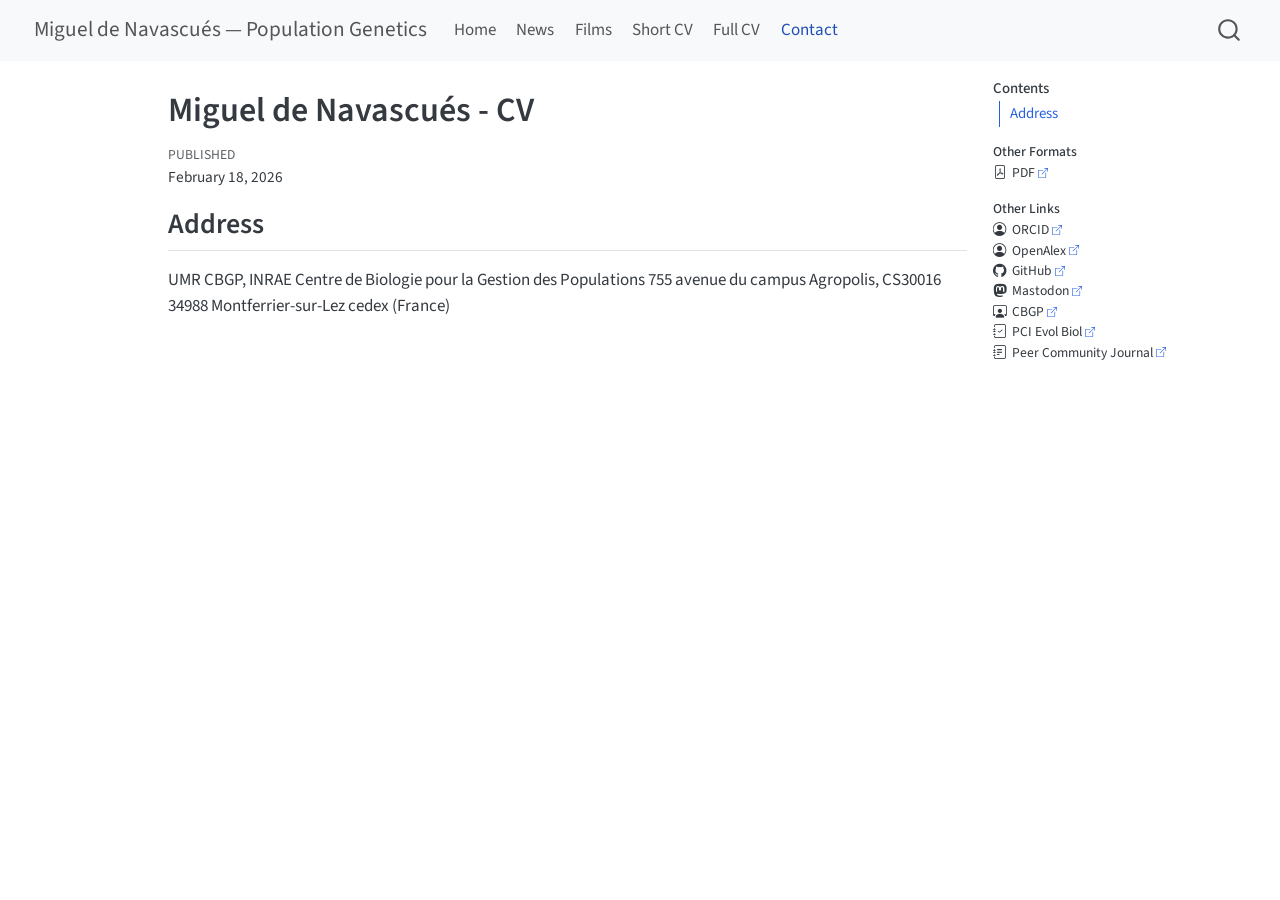
==== Contact.html @ 92bdd873 "Built site for gh-pages" ====
<!DOCTYPE html>
<html xmlns="http://www.w3.org/1999/xhtml" lang="en" xml:lang="en"><head>

<meta charset="utf-8">
<meta name="generator" content="quarto-1.8.25">

<meta name="viewport" content="width=device-width, initial-scale=1.0, user-scalable=yes">

<meta name="dcterms.date" content="2026-02-18">

<title>Miguel de Navascués - CV – Miguel de Navascués — Population Genetics</title>
<style>
code{white-space: pre-wrap;}
span.smallcaps{font-variant: small-caps;}
div.columns{display: flex; gap: min(4vw, 1.5em);}
div.column{flex: auto; overflow-x: auto;}
div.hanging-indent{margin-left: 1.5em; text-indent: -1.5em;}
ul.task-list{list-style: none;}
ul.task-list li input[type="checkbox"] {
  width: 0.8em;
  margin: 0 0.8em 0.2em -1em; /* quarto-specific, see https://github.com/quarto-dev/quarto-cli/issues/4556 */ 
  vertical-align: middle;
}
</style>


<script src="site_libs/quarto-nav/quarto-nav.js"></script>
<script src="site_libs/quarto-nav/headroom.min.js"></script>
<script src="site_libs/clipboard/clipboard.min.js"></script>
<script src="site_libs/quarto-search/autocomplete.umd.js"></script>
<script src="site_libs/quarto-search/fuse.min.js"></script>
<script src="site_libs/quarto-search/quarto-search.js"></script>
<meta name="quarto:offset" content="./">
<script src="site_libs/quarto-html/quarto.js" type="module"></script>
<script src="site_libs/quarto-html/tabsets/tabsets.js" type="module"></script>
<script src="site_libs/quarto-html/axe/axe-check.js" type="module"></script>
<script src="site_libs/quarto-html/popper.min.js"></script>
<script src="site_libs/quarto-html/tippy.umd.min.js"></script>
<script src="site_libs/quarto-html/anchor.min.js"></script>
<link href="site_libs/quarto-html/tippy.css" rel="stylesheet">
<link href="site_libs/quarto-html/quarto-syntax-highlighting-7b89279ff1a6dce999919e0e67d4d9ec.css" rel="stylesheet" id="quarto-text-highlighting-styles">
<script src="site_libs/bootstrap/bootstrap.min.js"></script>
<link href="site_libs/bootstrap/bootstrap-icons.css" rel="stylesheet">
<link href="site_libs/bootstrap/bootstrap-440f96290f6ad97f6828b0df179369bf.min.css" rel="stylesheet" append-hash="true" id="quarto-bootstrap" data-mode="light">
<script id="quarto-search-options" type="application/json">{
  "location": "navbar",
  "copy-button": false,
  "collapse-after": 3,
  "panel-placement": "end",
  "type": "overlay",
  "limit": 50,
  "keyboard-shortcut": [
    "f",
    "/",
    "s"
  ],
  "show-item-context": false,
  "language": {
    "search-no-results-text": "No results",
    "search-matching-documents-text": "matching documents",
    "search-copy-link-title": "Copy link to search",
    "search-hide-matches-text": "Hide additional matches",
    "search-more-match-text": "more match in this document",
    "search-more-matches-text": "more matches in this document",
    "search-clear-button-title": "Clear",
    "search-text-placeholder": "",
    "search-detached-cancel-button-title": "Cancel",
    "search-submit-button-title": "Submit",
    "search-label": "Search"
  }
}</script>


<link rel="stylesheet" href="styles.css">
</head>

<body class="nav-fixed quarto-light">

<div id="quarto-search-results"></div>
  <header id="quarto-header" class="headroom fixed-top">
    <nav class="navbar navbar-expand-lg " data-bs-theme="dark">
      <div class="navbar-container container-fluid">
      <div class="navbar-brand-container mx-auto">
    <a href="./index.html" class="navbar-brand navbar-brand-logo">
    </a>
    <a class="navbar-brand" href="./index.html">
    <span class="navbar-title">Miguel de Navascués — Population Genetics</span>
    </a>
  </div>
            <div id="quarto-search" class="" title="Search"></div>
          <button class="navbar-toggler" type="button" data-bs-toggle="collapse" data-bs-target="#navbarCollapse" aria-controls="navbarCollapse" role="menu" aria-expanded="false" aria-label="Toggle navigation" onclick="if (window.quartoToggleHeadroom) { window.quartoToggleHeadroom(); }">
  <span class="navbar-toggler-icon"></span>
</button>
          <div class="collapse navbar-collapse" id="navbarCollapse">
            <ul class="navbar-nav navbar-nav-scroll me-auto">
  <li class="nav-item">
    <a class="nav-link" href="./index.html"> 
<span class="menu-text">Home</span></a>
  </li>  
  <li class="nav-item">
    <a class="nav-link" href="./News.html"> 
<span class="menu-text">News</span></a>
  </li>  
  <li class="nav-item">
    <a class="nav-link" href="./Films.html"> 
<span class="menu-text">Films</span></a>
  </li>  
  <li class="nav-item">
    <a class="nav-link" href="./ShortCV.html"> 
<span class="menu-text">Short CV</span></a>
  </li>  
  <li class="nav-item">
    <a class="nav-link" href="./FullCV.html"> 
<span class="menu-text">Full CV</span></a>
  </li>  
  <li class="nav-item">
    <a class="nav-link active" href="./Contact.html" aria-current="page"> 
<span class="menu-text">Contact</span></a>
  </li>  
</ul>
          </div> <!-- /navcollapse -->
            <div class="quarto-navbar-tools">
</div>
      </div> <!-- /container-fluid -->
    </nav>
</header>
<!-- content -->
<div id="quarto-content" class="quarto-container page-columns page-rows-contents page-layout-article page-navbar">
<!-- sidebar -->
<!-- margin-sidebar -->
    <div id="quarto-margin-sidebar" class="sidebar margin-sidebar">
        <nav id="TOC" role="doc-toc" class="toc-active">
    <h2 id="toc-title">Contents</h2>
   
  <ul>
  <li><a href="#address" id="toc-address" class="nav-link active" data-scroll-target="#address">Address</a></li>
  </ul>
<div class="quarto-alternate-formats"><h2>Other Formats</h2><ul><li><a href="Contact.pdf"><i class="bi bi-file-pdf"></i>PDF</a></li></ul></div><div class="quarto-other-links"><h2>Other Links</h2><ul><li><a href="http://orcid.org/0000-0001-8342-6047"><i class="bi bi-person-circle"></i>ORCID</a></li><li><a href="https://openalex.org/authors/a5008213968"><i class="bi bi-person-circle"></i>OpenAlex</a></li><li><a href="https://github.com/mnavascues"><i class="bi bi-github"></i>GitHub</a></li><li><a href="https://mastodon.online/@Miguel_de_Navascues"><i class="bi bi-mastodon"></i>Mastodon</a></li><li><a href="https://umr-cbgp.fr/membre/de-navascues/"><i class="bi bi-person-workspace"></i>CBGP</a></li><li><a href="https://evolbiol.peercommunityin.org/"><i class="bi bi-journal-check"></i>PCI Evol Biol</a></li><li><a href="https://peercommunityjournal.org/"><i class="bi bi-journal-text"></i>Peer Community Journal</a></li></ul></div></nav>
    </div>
<!-- main -->
<main class="content" id="quarto-document-content">

<header id="title-block-header" class="quarto-title-block default">
<div class="quarto-title">
<h1 class="title">Miguel de Navascués - CV</h1>
</div>



<div class="quarto-title-meta">

    
    <div>
    <div class="quarto-title-meta-heading">Published</div>
    <div class="quarto-title-meta-contents">
      <p class="date">February 18, 2026</p>
    </div>
  </div>
  
    
  </div>
  


</header>


<section id="address" class="level2">
<h2 class="anchored" data-anchor-id="address">Address</h2>
<p>UMR CBGP, INRAE Centre de Biologie pour la Gestion des Populations 755 avenue du campus Agropolis, CS30016 34988 Montferrier-sur-Lez cedex (France)</p>


</section>

</main> <!-- /main -->
<script id="quarto-html-after-body" type="application/javascript">
  window.document.addEventListener("DOMContentLoaded", function (event) {
    const icon = "";
    const anchorJS = new window.AnchorJS();
    anchorJS.options = {
      placement: 'right',
      icon: icon
    };
    anchorJS.add('.anchored');
    const isCodeAnnotation = (el) => {
      for (const clz of el.classList) {
        if (clz.startsWith('code-annotation-')) {                     
          return true;
        }
      }
      return false;
    }
    const onCopySuccess = function(e) {
      // button target
      const button = e.trigger;
      // don't keep focus
      button.blur();
      // flash "checked"
      button.classList.add('code-copy-button-checked');
      var currentTitle = button.getAttribute("title");
      button.setAttribute("title", "Copied!");
      let tooltip;
      if (window.bootstrap) {
        button.setAttribute("data-bs-toggle", "tooltip");
        button.setAttribute("data-bs-placement", "left");
        button.setAttribute("data-bs-title", "Copied!");
        tooltip = new bootstrap.Tooltip(button, 
          { trigger: "manual", 
            customClass: "code-copy-button-tooltip",
            offset: [0, -8]});
        tooltip.show();    
      }
      setTimeout(function() {
        if (tooltip) {
          tooltip.hide();
          button.removeAttribute("data-bs-title");
          button.removeAttribute("data-bs-toggle");
          button.removeAttribute("data-bs-placement");
        }
        button.setAttribute("title", currentTitle);
        button.classList.remove('code-copy-button-checked');
      }, 1000);
      // clear code selection
      e.clearSelection();
    }
    const getTextToCopy = function(trigger) {
      const outerScaffold = trigger.parentElement.cloneNode(true);
      const codeEl = outerScaffold.querySelector('code');
      for (const childEl of codeEl.children) {
        if (isCodeAnnotation(childEl)) {
          childEl.remove();
        }
      }
      return codeEl.innerText;
    }
    const clipboard = new window.ClipboardJS('.code-copy-button:not([data-in-quarto-modal])', {
      text: getTextToCopy
    });
    clipboard.on('success', onCopySuccess);
    if (window.document.getElementById('quarto-embedded-source-code-modal')) {
      const clipboardModal = new window.ClipboardJS('.code-copy-button[data-in-quarto-modal]', {
        text: getTextToCopy,
        container: window.document.getElementById('quarto-embedded-source-code-modal')
      });
      clipboardModal.on('success', onCopySuccess);
    }
      var localhostRegex = new RegExp(/^(?:http|https):\/\/localhost\:?[0-9]*\//);
      var mailtoRegex = new RegExp(/^mailto:/);
        var filterRegex = new RegExp("https:\/\/mnavascues\.github\.io\/Website\/");
      var isInternal = (href) => {
          return filterRegex.test(href) || localhostRegex.test(href) || mailtoRegex.test(href);
      }
      // Inspect non-navigation links and adorn them if external
     var links = window.document.querySelectorAll('a[href]:not(.nav-link):not(.navbar-brand):not(.toc-action):not(.sidebar-link):not(.sidebar-item-toggle):not(.pagination-link):not(.no-external):not([aria-hidden]):not(.dropdown-item):not(.quarto-navigation-tool):not(.about-link)');
      for (var i=0; i<links.length; i++) {
        const link = links[i];
        if (!isInternal(link.href)) {
          // undo the damage that might have been done by quarto-nav.js in the case of
          // links that we want to consider external
          if (link.dataset.originalHref !== undefined) {
            link.href = link.dataset.originalHref;
          }
            // target, if specified
            link.setAttribute("target", "_blank");
            if (link.getAttribute("rel") === null) {
              link.setAttribute("rel", "noopener");
            }
            // default icon
            link.classList.add("external");
        }
      }
    function tippyHover(el, contentFn, onTriggerFn, onUntriggerFn) {
      const config = {
        allowHTML: true,
        maxWidth: 500,
        delay: 100,
        arrow: false,
        appendTo: function(el) {
            return el.parentElement;
        },
        interactive: true,
        interactiveBorder: 10,
        theme: 'quarto',
        placement: 'bottom-start',
      };
      if (contentFn) {
        config.content = contentFn;
      }
      if (onTriggerFn) {
        config.onTrigger = onTriggerFn;
      }
      if (onUntriggerFn) {
        config.onUntrigger = onUntriggerFn;
      }
      window.tippy(el, config); 
    }
    const noterefs = window.document.querySelectorAll('a[role="doc-noteref"]');
    for (var i=0; i<noterefs.length; i++) {
      const ref = noterefs[i];
      tippyHover(ref, function() {
        // use id or data attribute instead here
        let href = ref.getAttribute('data-footnote-href') || ref.getAttribute('href');
        try { href = new URL(href).hash; } catch {}
        const id = href.replace(/^#\/?/, "");
        const note = window.document.getElementById(id);
        if (note) {
          return note.innerHTML;
        } else {
          return "";
        }
      });
    }
    const xrefs = window.document.querySelectorAll('a.quarto-xref');
    const processXRef = (id, note) => {
      // Strip column container classes
      const stripColumnClz = (el) => {
        el.classList.remove("page-full", "page-columns");
        if (el.children) {
          for (const child of el.children) {
            stripColumnClz(child);
          }
        }
      }
      stripColumnClz(note)
      if (id === null || id.startsWith('sec-')) {
        // Special case sections, only their first couple elements
        const container = document.createElement("div");
        if (note.children && note.children.length > 2) {
          container.appendChild(note.children[0].cloneNode(true));
          for (let i = 1; i < note.children.length; i++) {
            const child = note.children[i];
            if (child.tagName === "P" && child.innerText === "") {
              continue;
            } else {
              container.appendChild(child.cloneNode(true));
              break;
            }
          }
          if (window.Quarto?.typesetMath) {
            window.Quarto.typesetMath(container);
          }
          return container.innerHTML
        } else {
          if (window.Quarto?.typesetMath) {
            window.Quarto.typesetMath(note);
          }
          return note.innerHTML;
        }
      } else {
        // Remove any anchor links if they are present
        const anchorLink = note.querySelector('a.anchorjs-link');
        if (anchorLink) {
          anchorLink.remove();
        }
        if (window.Quarto?.typesetMath) {
          window.Quarto.typesetMath(note);
        }
        if (note.classList.contains("callout")) {
          return note.outerHTML;
        } else {
          return note.innerHTML;
        }
      }
    }
    for (var i=0; i<xrefs.length; i++) {
      const xref = xrefs[i];
      tippyHover(xref, undefined, function(instance) {
        instance.disable();
        let url = xref.getAttribute('href');
        let hash = undefined; 
        if (url.startsWith('#')) {
          hash = url;
        } else {
          try { hash = new URL(url).hash; } catch {}
        }
        if (hash) {
          const id = hash.replace(/^#\/?/, "");
          const note = window.document.getElementById(id);
          if (note !== null) {
            try {
              const html = processXRef(id, note.cloneNode(true));
              instance.setContent(html);
            } finally {
              instance.enable();
              instance.show();
            }
          } else {
            // See if we can fetch this
            fetch(url.split('#')[0])
            .then(res => res.text())
            .then(html => {
              const parser = new DOMParser();
              const htmlDoc = parser.parseFromString(html, "text/html");
              const note = htmlDoc.getElementById(id);
              if (note !== null) {
                const html = processXRef(id, note);
                instance.setContent(html);
              } 
            }).finally(() => {
              instance.enable();
              instance.show();
            });
          }
        } else {
          // See if we can fetch a full url (with no hash to target)
          // This is a special case and we should probably do some content thinning / targeting
          fetch(url)
          .then(res => res.text())
          .then(html => {
            const parser = new DOMParser();
            const htmlDoc = parser.parseFromString(html, "text/html");
            const note = htmlDoc.querySelector('main.content');
            if (note !== null) {
              // This should only happen for chapter cross references
              // (since there is no id in the URL)
              // remove the first header
              if (note.children.length > 0 && note.children[0].tagName === "HEADER") {
                note.children[0].remove();
              }
              const html = processXRef(null, note);
              instance.setContent(html);
            } 
          }).finally(() => {
            instance.enable();
            instance.show();
          });
        }
      }, function(instance) {
      });
    }
        let selectedAnnoteEl;
        const selectorForAnnotation = ( cell, annotation) => {
          let cellAttr = 'data-code-cell="' + cell + '"';
          let lineAttr = 'data-code-annotation="' +  annotation + '"';
          const selector = 'span[' + cellAttr + '][' + lineAttr + ']';
          return selector;
        }
        const selectCodeLines = (annoteEl) => {
          const doc = window.document;
          const targetCell = annoteEl.getAttribute("data-target-cell");
          const targetAnnotation = annoteEl.getAttribute("data-target-annotation");
          const annoteSpan = window.document.querySelector(selectorForAnnotation(targetCell, targetAnnotation));
          const lines = annoteSpan.getAttribute("data-code-lines").split(",");
          const lineIds = lines.map((line) => {
            return targetCell + "-" + line;
          })
          let top = null;
          let height = null;
          let parent = null;
          if (lineIds.length > 0) {
              //compute the position of the single el (top and bottom and make a div)
              const el = window.document.getElementById(lineIds[0]);
              top = el.offsetTop;
              height = el.offsetHeight;
              parent = el.parentElement.parentElement;
            if (lineIds.length > 1) {
              const lastEl = window.document.getElementById(lineIds[lineIds.length - 1]);
              const bottom = lastEl.offsetTop + lastEl.offsetHeight;
              height = bottom - top;
            }
            if (top !== null && height !== null && parent !== null) {
              // cook up a div (if necessary) and position it 
              let div = window.document.getElementById("code-annotation-line-highlight");
              if (div === null) {
                div = window.document.createElement("div");
                div.setAttribute("id", "code-annotation-line-highlight");
                div.style.position = 'absolute';
                parent.appendChild(div);
              }
              div.style.top = top - 2 + "px";
              div.style.height = height + 4 + "px";
              div.style.left = 0;
              let gutterDiv = window.document.getElementById("code-annotation-line-highlight-gutter");
              if (gutterDiv === null) {
                gutterDiv = window.document.createElement("div");
                gutterDiv.setAttribute("id", "code-annotation-line-highlight-gutter");
                gutterDiv.style.position = 'absolute';
                const codeCell = window.document.getElementById(targetCell);
                const gutter = codeCell.querySelector('.code-annotation-gutter');
                gutter.appendChild(gutterDiv);
              }
              gutterDiv.style.top = top - 2 + "px";
              gutterDiv.style.height = height + 4 + "px";
            }
            selectedAnnoteEl = annoteEl;
          }
        };
        const unselectCodeLines = () => {
          const elementsIds = ["code-annotation-line-highlight", "code-annotation-line-highlight-gutter"];
          elementsIds.forEach((elId) => {
            const div = window.document.getElementById(elId);
            if (div) {
              div.remove();
            }
          });
          selectedAnnoteEl = undefined;
        };
          // Handle positioning of the toggle
      window.addEventListener(
        "resize",
        throttle(() => {
          elRect = undefined;
          if (selectedAnnoteEl) {
            selectCodeLines(selectedAnnoteEl);
          }
        }, 10)
      );
      function throttle(fn, ms) {
      let throttle = false;
      let timer;
        return (...args) => {
          if(!throttle) { // first call gets through
              fn.apply(this, args);
              throttle = true;
          } else { // all the others get throttled
              if(timer) clearTimeout(timer); // cancel #2
              timer = setTimeout(() => {
                fn.apply(this, args);
                timer = throttle = false;
              }, ms);
          }
        };
      }
        // Attach click handler to the DT
        const annoteDls = window.document.querySelectorAll('dt[data-target-cell]');
        for (const annoteDlNode of annoteDls) {
          annoteDlNode.addEventListener('click', (event) => {
            const clickedEl = event.target;
            if (clickedEl !== selectedAnnoteEl) {
              unselectCodeLines();
              const activeEl = window.document.querySelector('dt[data-target-cell].code-annotation-active');
              if (activeEl) {
                activeEl.classList.remove('code-annotation-active');
              }
              selectCodeLines(clickedEl);
              clickedEl.classList.add('code-annotation-active');
            } else {
              // Unselect the line
              unselectCodeLines();
              clickedEl.classList.remove('code-annotation-active');
            }
          });
        }
    const findCites = (el) => {
      const parentEl = el.parentElement;
      if (parentEl) {
        const cites = parentEl.dataset.cites;
        if (cites) {
          return {
            el,
            cites: cites.split(' ')
          };
        } else {
          return findCites(el.parentElement)
        }
      } else {
        return undefined;
      }
    };
    var bibliorefs = window.document.querySelectorAll('a[role="doc-biblioref"]');
    for (var i=0; i<bibliorefs.length; i++) {
      const ref = bibliorefs[i];
      const citeInfo = findCites(ref);
      if (citeInfo) {
        tippyHover(citeInfo.el, function() {
          var popup = window.document.createElement('div');
          citeInfo.cites.forEach(function(cite) {
            var citeDiv = window.document.createElement('div');
            citeDiv.classList.add('hanging-indent');
            citeDiv.classList.add('csl-entry');
            var biblioDiv = window.document.getElementById('ref-' + cite);
            if (biblioDiv) {
              citeDiv.innerHTML = biblioDiv.innerHTML;
            }
            popup.appendChild(citeDiv);
          });
          return popup.innerHTML;
        });
      }
    }
  });
  </script>
</div> <!-- /content -->




</body></html>
---- site_libs/quarto-html/tippy.css ----
.tippy-box[data-animation=fade][data-state=hidden]{opacity:0}[data-tippy-root]{max-width:calc(100vw - 10px)}.tippy-box{position:relative;background-color:#333;color:#fff;border-radius:4px;font-size:14px;line-height:1.4;white-space:normal;outline:0;transition-property:transform,visibility,opacity}.tippy-box[data-placement^=top]>.tippy-arrow{bottom:0}.tippy-box[data-placement^=top]>.tippy-arrow:before{bottom:-7px;left:0;border-width:8px 8px 0;border-top-color:initial;transform-origin:center top}.tippy-box[data-placement^=bottom]>.tippy-arrow{top:0}.tippy-box[data-placement^=bottom]>.tippy-arrow:before{top:-7px;left:0;border-width:0 8px 8px;border-bottom-color:initial;transform-origin:center bottom}.tippy-box[data-placement^=left]>.tippy-arrow{right:0}.tippy-box[data-placement^=left]>.tippy-arrow:before{border-width:8px 0 8px 8px;border-left-color:initial;right:-7px;transform-origin:center left}.tippy-box[data-placement^=right]>.tippy-arrow{left:0}.tippy-box[data-placement^=right]>.tippy-arrow:before{left:-7px;border-width:8px 8px 8px 0;border-right-color:initial;transform-origin:center right}.tippy-box[data-inertia][data-state=visible]{transition-timing-function:cubic-bezier(.54,1.5,.38,1.11)}.tippy-arrow{width:16px;height:16px;color:#333}.tippy-arrow:before{content:"";position:absolute;border-color:transparent;border-style:solid}.tippy-content{position:relative;padding:5px 9px;z-index:1}
---- site_libs/quarto-html/quarto-syntax-highlighting-7b89279ff1a6dce999919e0e67d4d9ec.css ----
/* quarto syntax highlight colors */
:root {
  --quarto-hl-ot-color: #003B4F;
  --quarto-hl-at-color: #657422;
  --quarto-hl-ss-color: #20794D;
  --quarto-hl-an-color: #5E5E5E;
  --quarto-hl-fu-color: #4758AB;
  --quarto-hl-st-color: #20794D;
  --quarto-hl-cf-color: #003B4F;
  --quarto-hl-op-color: #5E5E5E;
  --quarto-hl-er-color: #AD0000;
  --quarto-hl-bn-color: #AD0000;
  --quarto-hl-al-color: #AD0000;
  --quarto-hl-va-color: #111111;
  --quarto-hl-bu-color: inherit;
  --quarto-hl-ex-color: inherit;
  --quarto-hl-pp-color: #AD0000;
  --quarto-hl-in-color: #5E5E5E;
  --quarto-hl-vs-color: #20794D;
  --quarto-hl-wa-color: #5E5E5E;
  --quarto-hl-do-color: #5E5E5E;
  --quarto-hl-im-color: #00769E;
  --quarto-hl-ch-color: #20794D;
  --quarto-hl-dt-color: #AD0000;
  --quarto-hl-fl-color: #AD0000;
  --quarto-hl-co-color: #5E5E5E;
  --quarto-hl-cv-color: #5E5E5E;
  --quarto-hl-cn-color: #8f5902;
  --quarto-hl-sc-color: #5E5E5E;
  --quarto-hl-dv-color: #AD0000;
  --quarto-hl-kw-color: #003B4F;
}

/* other quarto variables */
:root {
  --quarto-font-monospace: SFMono-Regular, Menlo, Monaco, Consolas, "Liberation Mono", "Courier New", monospace;
}

/* syntax highlight based on Pandoc's rules */
pre > code.sourceCode > span {
  color: #003B4F;
}

code.sourceCode > span {
  color: #003B4F;
}

div.sourceCode,
div.sourceCode pre.sourceCode {
  color: #003B4F;
}

/* Normal */
code span {
  color: #003B4F;
}

/* Alert */
code span.al {
  color: #AD0000;
  font-style: inherit;
}

/* Annotation */
code span.an {
  color: #5E5E5E;
  font-style: inherit;
}

/* Attribute */
code span.at {
  color: #657422;
  font-style: inherit;
}

/* BaseN */
code span.bn {
  color: #AD0000;
  font-style: inherit;
}

/* BuiltIn */
code span.bu {
  font-style: inherit;
}

/* ControlFlow */
code span.cf {
  color: #003B4F;
  font-weight: bold;
  font-style: inherit;
}

/* Char */
code span.ch {
  color: #20794D;
  font-style: inherit;
}

/* Constant */
code span.cn {
  color: #8f5902;
  font-style: inherit;
}

/* Comment */
code span.co {
  color: #5E5E5E;
  font-style: inherit;
}

/* CommentVar */
code span.cv {
  color: #5E5E5E;
  font-style: italic;
}

/* Documentation */
code span.do {
  color: #5E5E5E;
  font-style: italic;
}

/* DataType */
code span.dt {
  color: #AD0000;
  font-style: inherit;
}

/* DecVal */
code span.dv {
  color: #AD0000;
  font-style: inherit;
}

/* Error */
code span.er {
  color: #AD0000;
  font-style: inherit;
}

/* Extension */
code span.ex {
  font-style: inherit;
}

/* Float */
code span.fl {
  color: #AD0000;
  font-style: inherit;
}

/* Function */
code span.fu {
  color: #4758AB;
  font-style: inherit;
}

/* Import */
code span.im {
  color: #00769E;
  font-style: inherit;
}

/* Information */
code span.in {
  color: #5E5E5E;
  font-style: inherit;
}

/* Keyword */
code span.kw {
  color: #003B4F;
  font-weight: bold;
  font-style: inherit;
}

/* Operator */
code span.op {
  color: #5E5E5E;
  font-style: inherit;
}

/* Other */
code span.ot {
  color: #003B4F;
  font-style: inherit;
}

/* Preprocessor */
code span.pp {
  color: #AD0000;
  font-style: inherit;
}

/* SpecialChar */
code span.sc {
  color: #5E5E5E;
  font-style: inherit;
}

/* SpecialString */
code span.ss {
  color: #20794D;
  font-style: inherit;
}

/* String */
code span.st {
  color: #20794D;
  font-style: inherit;
}

/* Variable */
code span.va {
  color: #111111;
  font-style: inherit;
}

/* VerbatimString */
code span.vs {
  color: #20794D;
  font-style: inherit;
}

/* Warning */
code span.wa {
  color: #5E5E5E;
  font-style: italic;
}

.prevent-inlining {
  content: "</";
}

/*# sourceMappingURL=3944bc705cfaf4c80e56f77c5205168a.css.map */
---- styles.css ----
/* css styles */
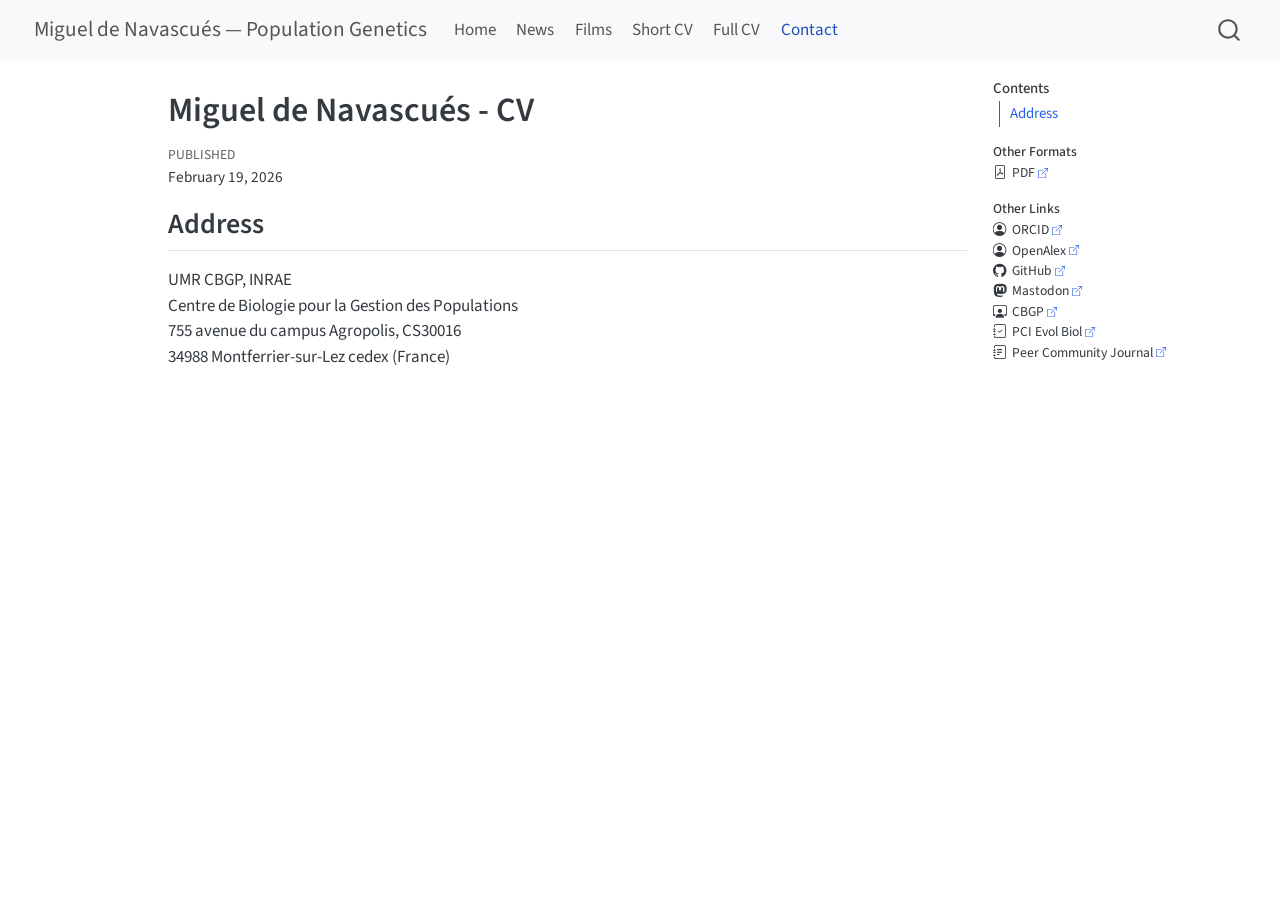
==== commit 34e42e93: "Built site for gh-pages" ====
--- a/Contact.html
+++ b/Contact.html
@@ -6,7 +6,7 @@
 
 <meta name="viewport" content="width=device-width, initial-scale=1.0, user-scalable=yes">
 
-<meta name="dcterms.date" content="2026-02-18">
+<meta name="dcterms.date" content="2026-02-19">
 
 <title>Miguel de Navascués - CV – Miguel de Navascués — Population Genetics</title>
 <style>
@@ -41,7 +41,7 @@
 <link href="site_libs/quarto-html/quarto-syntax-highlighting-7b89279ff1a6dce999919e0e67d4d9ec.css" rel="stylesheet" id="quarto-text-highlighting-styles">
 <script src="site_libs/bootstrap/bootstrap.min.js"></script>
 <link href="site_libs/bootstrap/bootstrap-icons.css" rel="stylesheet">
-<link href="site_libs/bootstrap/bootstrap-440f96290f6ad97f6828b0df179369bf.min.css" rel="stylesheet" append-hash="true" id="quarto-bootstrap" data-mode="light">
+<link href="site_libs/bootstrap/bootstrap-b5bdf136522145a1bcc2eb35951745d0.min.css" rel="stylesheet" append-hash="true" id="quarto-bootstrap" data-mode="light">
 <script id="quarto-search-options" type="application/json">{
   "location": "navbar",
   "copy-button": false,
@@ -153,7 +153,7 @@
     <div>
     <div class="quarto-title-meta-heading">Published</div>
     <div class="quarto-title-meta-contents">
-      <p class="date">February 18, 2026</p>
+      <p class="date">February 19, 2026</p>
     </div>
   </div>
   
@@ -167,7 +167,10 @@
 
 <section id="address" class="level2">
 <h2 class="anchored" data-anchor-id="address">Address</h2>
-<p>UMR CBGP, INRAE Centre de Biologie pour la Gestion des Populations 755 avenue du campus Agropolis, CS30016 34988 Montferrier-sur-Lez cedex (France)</p>
+<p>UMR CBGP, INRAE<br>
+Centre de Biologie pour la Gestion des Populations<br>
+755 avenue du campus Agropolis, CS30016<br>
+34988 Montferrier-sur-Lez cedex (France)</p>
 
 
 </section>
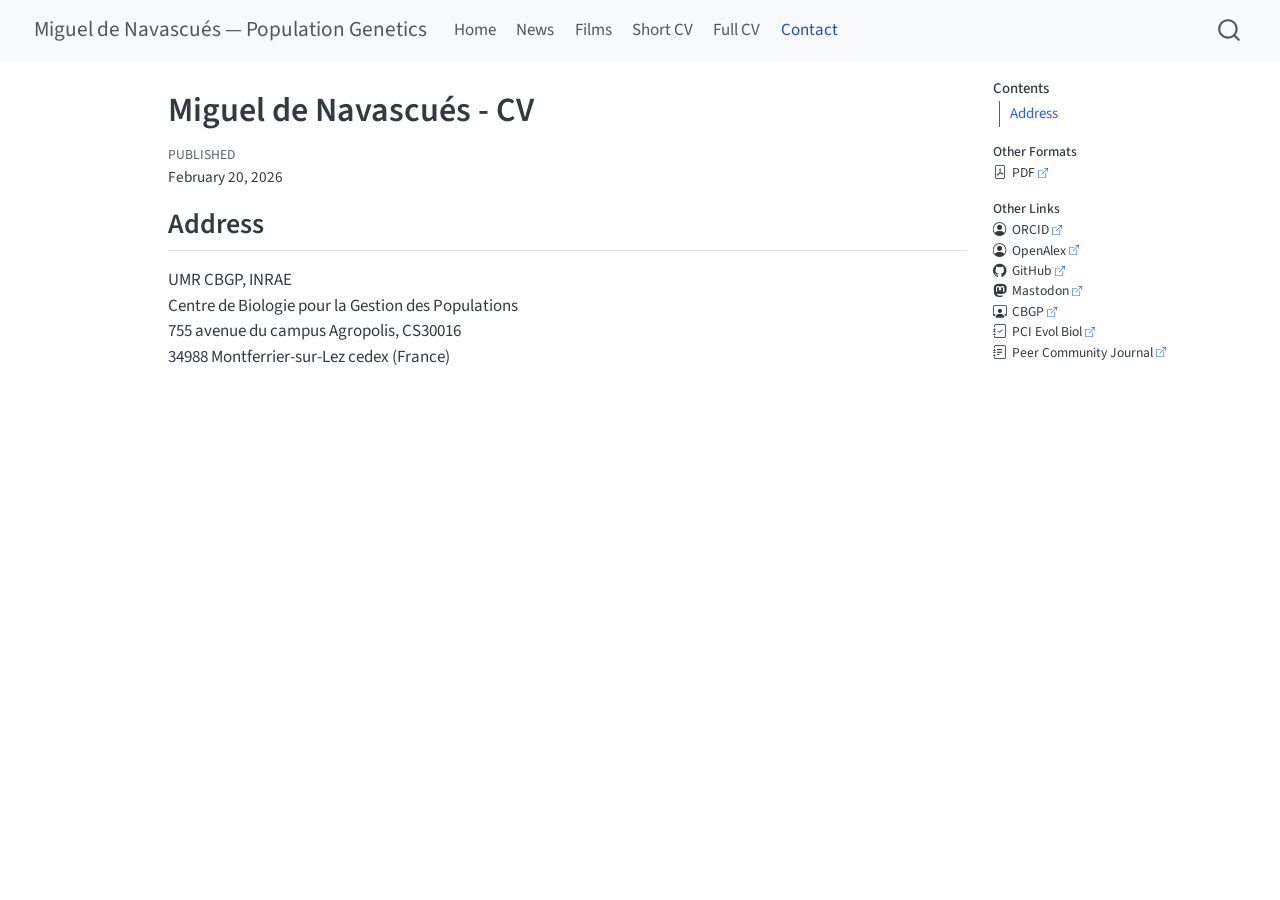
==== commit d9637c61: "Built site for gh-pages" ====
--- a/Contact.html
+++ b/Contact.html
@@ -6,7 +6,7 @@
 
 <meta name="viewport" content="width=device-width, initial-scale=1.0, user-scalable=yes">
 
-<meta name="dcterms.date" content="2026-02-19">
+<meta name="dcterms.date" content="2026-02-20">
 
 <title>Miguel de Navascués - CV – Miguel de Navascués — Population Genetics</title>
 <style>
@@ -153,7 +153,7 @@
     <div>
     <div class="quarto-title-meta-heading">Published</div>
     <div class="quarto-title-meta-contents">
-      <p class="date">February 19, 2026</p>
+      <p class="date">February 20, 2026</p>
     </div>
   </div>
   
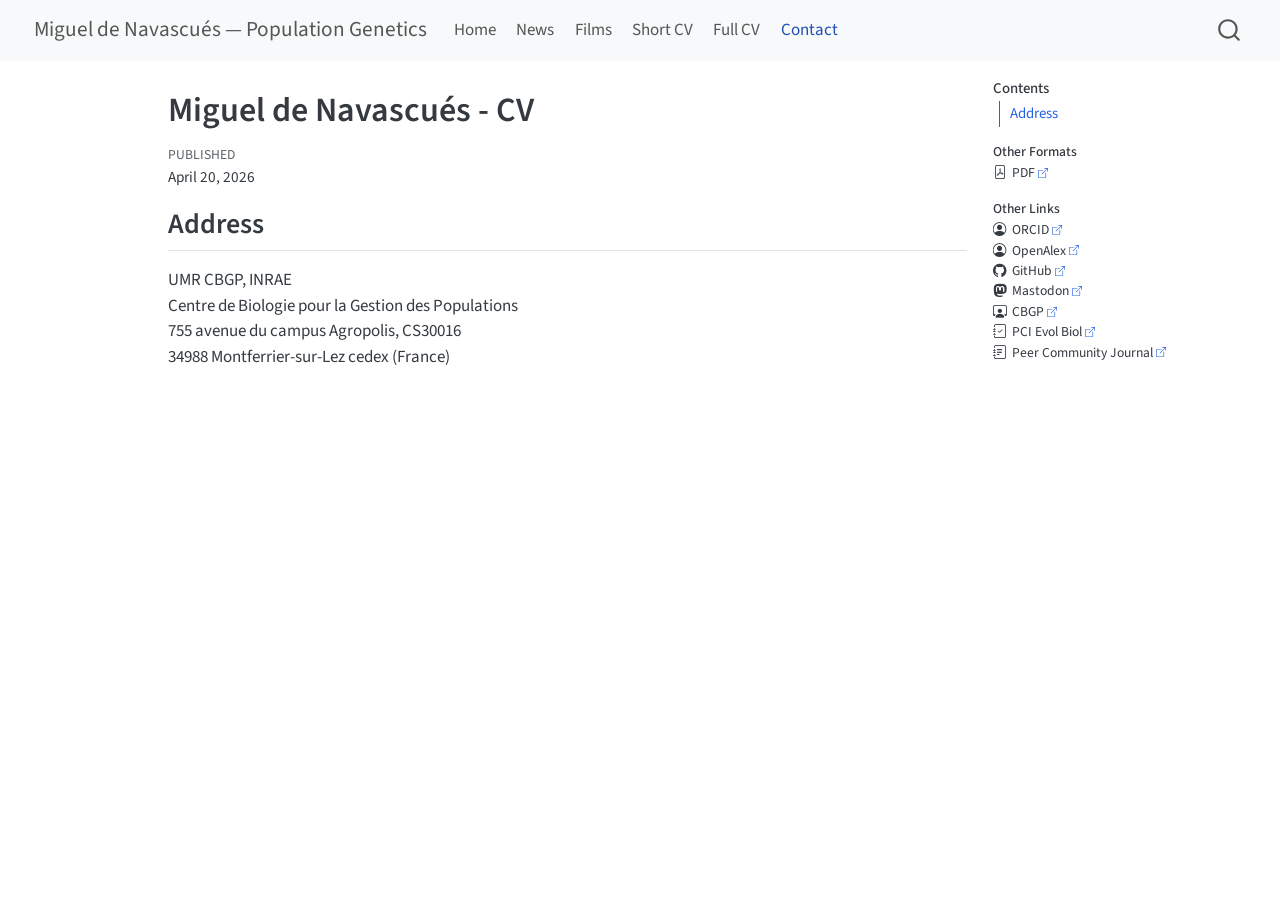
==== commit 8ab30865: "Built site for gh-pages" ====
--- a/Contact.html
+++ b/Contact.html
@@ -6,7 +6,7 @@
 
 <meta name="viewport" content="width=device-width, initial-scale=1.0, user-scalable=yes">
 
-<meta name="dcterms.date" content="2026-02-20">
+<meta name="dcterms.date" content="2026-04-20">
 
 <title>Miguel de Navascués - CV – Miguel de Navascués — Population Genetics</title>
 <style>
@@ -153,7 +153,7 @@
     <div>
     <div class="quarto-title-meta-heading">Published</div>
     <div class="quarto-title-meta-contents">
-      <p class="date">February 20, 2026</p>
+      <p class="date">April 20, 2026</p>
     </div>
   </div>
   
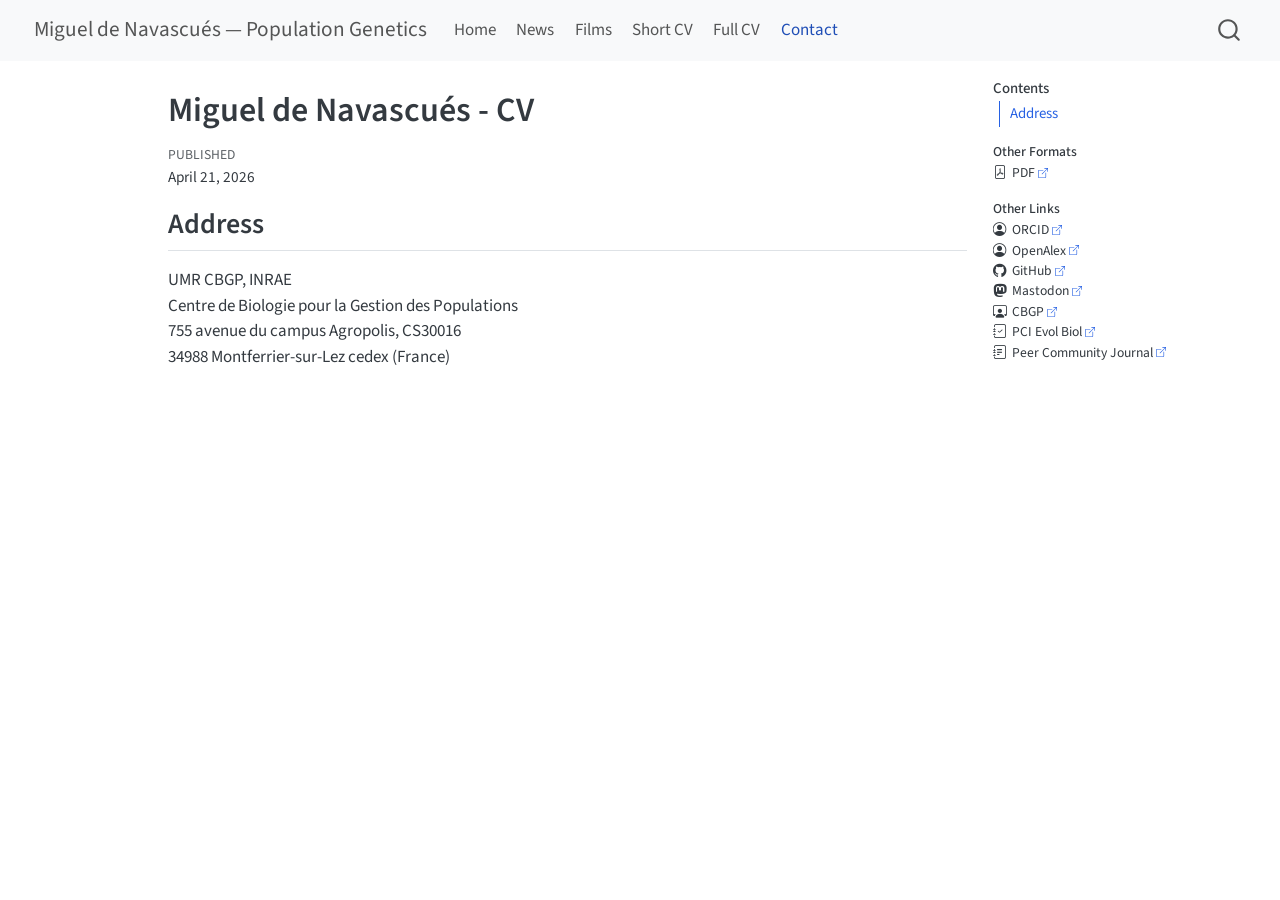
==== commit d3aa13e5: "Built site for gh-pages" ====
--- a/Contact.html
+++ b/Contact.html
@@ -6,7 +6,7 @@
 
 <meta name="viewport" content="width=device-width, initial-scale=1.0, user-scalable=yes">
 
-<meta name="dcterms.date" content="2026-04-20">
+<meta name="dcterms.date" content="2026-04-21">
 
 <title>Miguel de Navascués - CV – Miguel de Navascués — Population Genetics</title>
 <style>
@@ -153,7 +153,7 @@
     <div>
     <div class="quarto-title-meta-heading">Published</div>
     <div class="quarto-title-meta-contents">
-      <p class="date">April 20, 2026</p>
+      <p class="date">April 21, 2026</p>
     </div>
   </div>
   
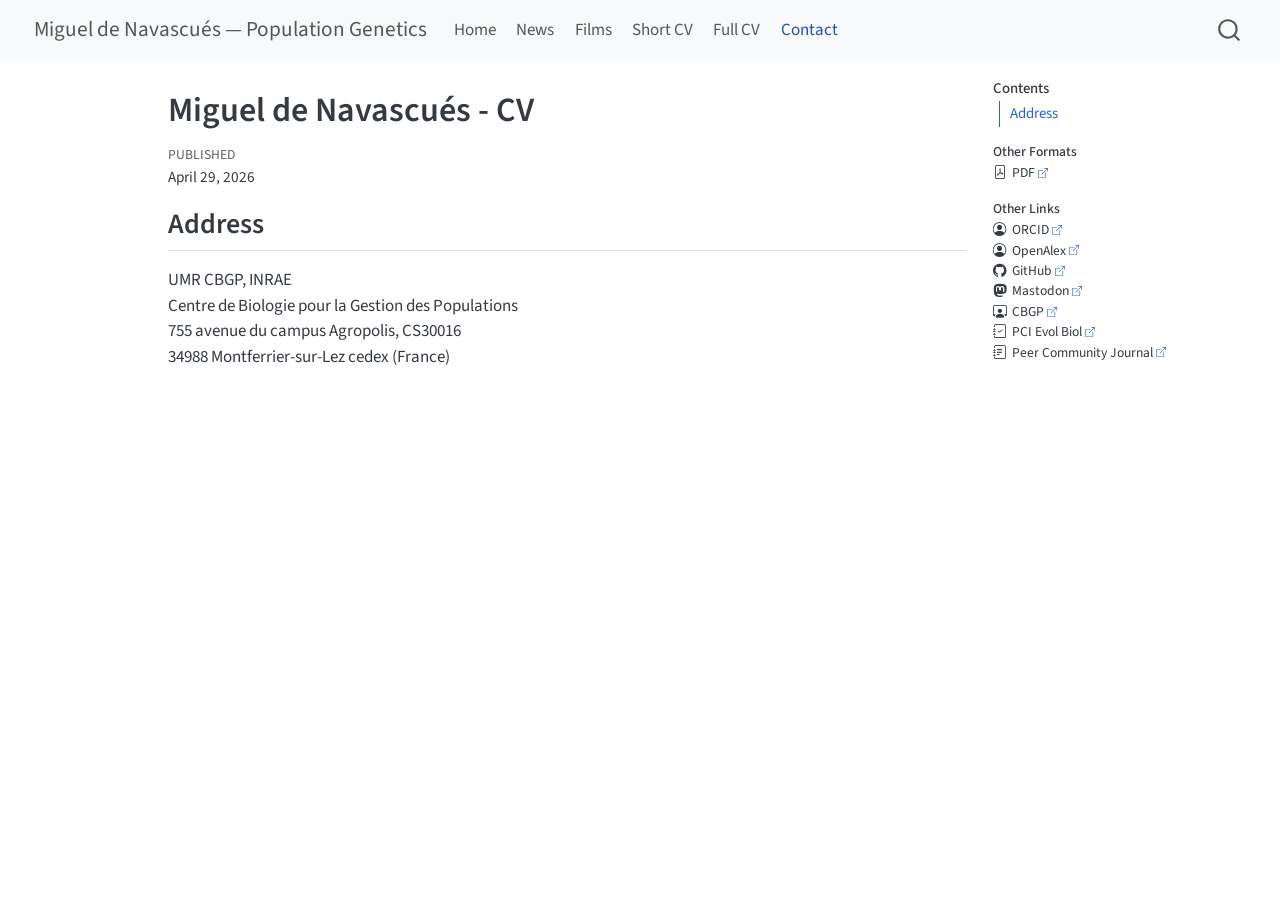
==== commit b77211e9: "Built site for gh-pages" ====
--- a/Contact.html
+++ b/Contact.html
@@ -6,7 +6,7 @@
 
 <meta name="viewport" content="width=device-width, initial-scale=1.0, user-scalable=yes">
 
-<meta name="dcterms.date" content="2026-04-21">
+<meta name="dcterms.date" content="2026-04-29">
 
 <title>Miguel de Navascués - CV – Miguel de Navascués — Population Genetics</title>
 <style>
@@ -41,7 +41,7 @@
 <link href="site_libs/quarto-html/quarto-syntax-highlighting-7b89279ff1a6dce999919e0e67d4d9ec.css" rel="stylesheet" id="quarto-text-highlighting-styles">
 <script src="site_libs/bootstrap/bootstrap.min.js"></script>
 <link href="site_libs/bootstrap/bootstrap-icons.css" rel="stylesheet">
-<link href="site_libs/bootstrap/bootstrap-b5bdf136522145a1bcc2eb35951745d0.min.css" rel="stylesheet" append-hash="true" id="quarto-bootstrap" data-mode="light">
+<link href="site_libs/bootstrap/bootstrap-440f96290f6ad97f6828b0df179369bf.min.css" rel="stylesheet" append-hash="true" id="quarto-bootstrap" data-mode="light">
 <script id="quarto-search-options" type="application/json">{
   "location": "navbar",
   "copy-button": false,
@@ -153,7 +153,7 @@
     <div>
     <div class="quarto-title-meta-heading">Published</div>
     <div class="quarto-title-meta-contents">
-      <p class="date">April 21, 2026</p>
+      <p class="date">April 29, 2026</p>
     </div>
   </div>
   
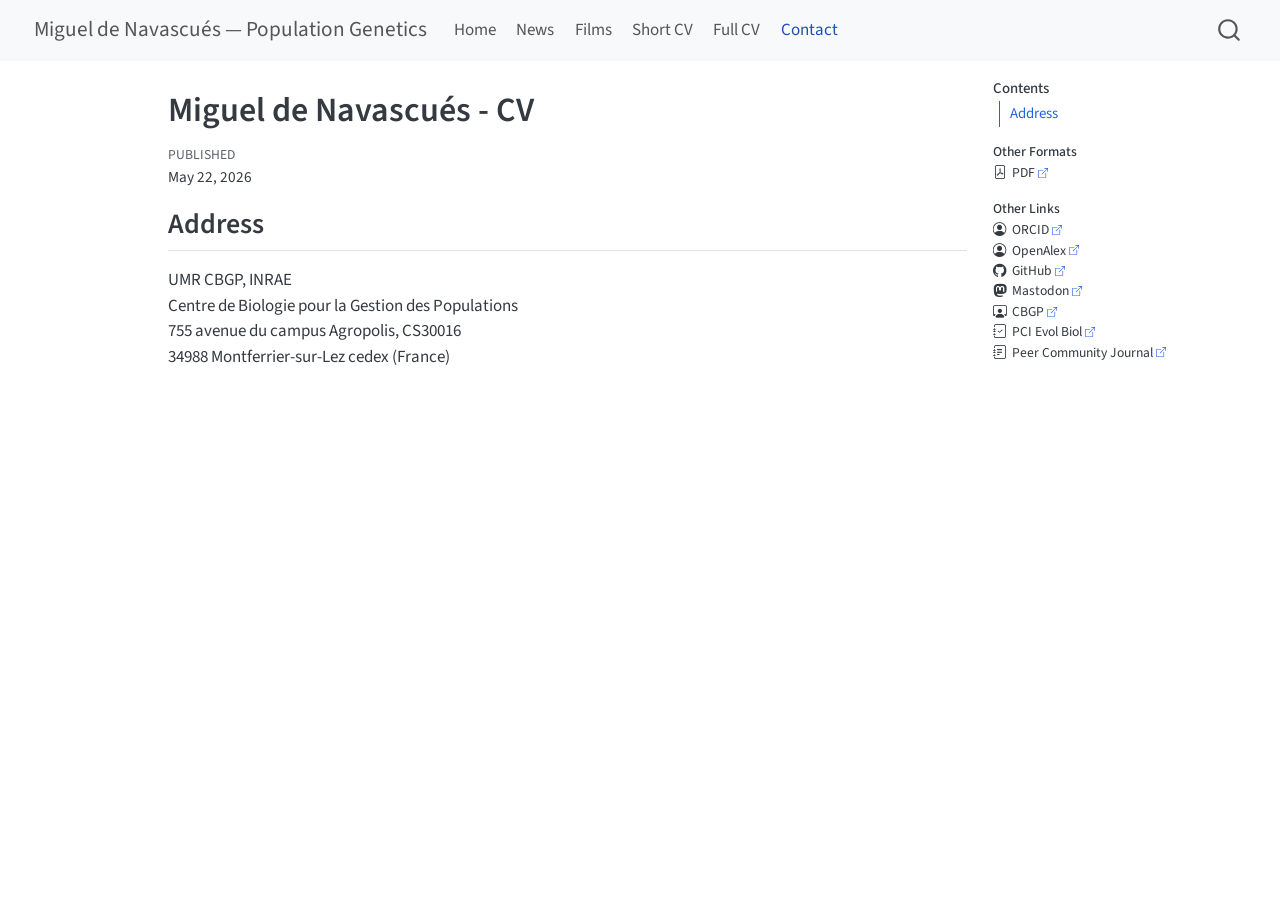
==== commit 57d3fb5e: "Built site for gh-pages" ====
--- a/Contact.html
+++ b/Contact.html
@@ -6,7 +6,7 @@
 
 <meta name="viewport" content="width=device-width, initial-scale=1.0, user-scalable=yes">
 
-<meta name="dcterms.date" content="2026-04-29">
+<meta name="dcterms.date" content="2026-05-22">
 
 <title>Miguel de Navascués - CV – Miguel de Navascués — Population Genetics</title>
 <style>
@@ -41,7 +41,7 @@
 <link href="site_libs/quarto-html/quarto-syntax-highlighting-7b89279ff1a6dce999919e0e67d4d9ec.css" rel="stylesheet" id="quarto-text-highlighting-styles">
 <script src="site_libs/bootstrap/bootstrap.min.js"></script>
 <link href="site_libs/bootstrap/bootstrap-icons.css" rel="stylesheet">
-<link href="site_libs/bootstrap/bootstrap-440f96290f6ad97f6828b0df179369bf.min.css" rel="stylesheet" append-hash="true" id="quarto-bootstrap" data-mode="light">
+<link href="site_libs/bootstrap/bootstrap-b5bdf136522145a1bcc2eb35951745d0.min.css" rel="stylesheet" append-hash="true" id="quarto-bootstrap" data-mode="light">
 <script id="quarto-search-options" type="application/json">{
   "location": "navbar",
   "copy-button": false,
@@ -153,7 +153,7 @@
     <div>
     <div class="quarto-title-meta-heading">Published</div>
     <div class="quarto-title-meta-contents">
-      <p class="date">April 29, 2026</p>
+      <p class="date">May 22, 2026</p>
     </div>
   </div>
   
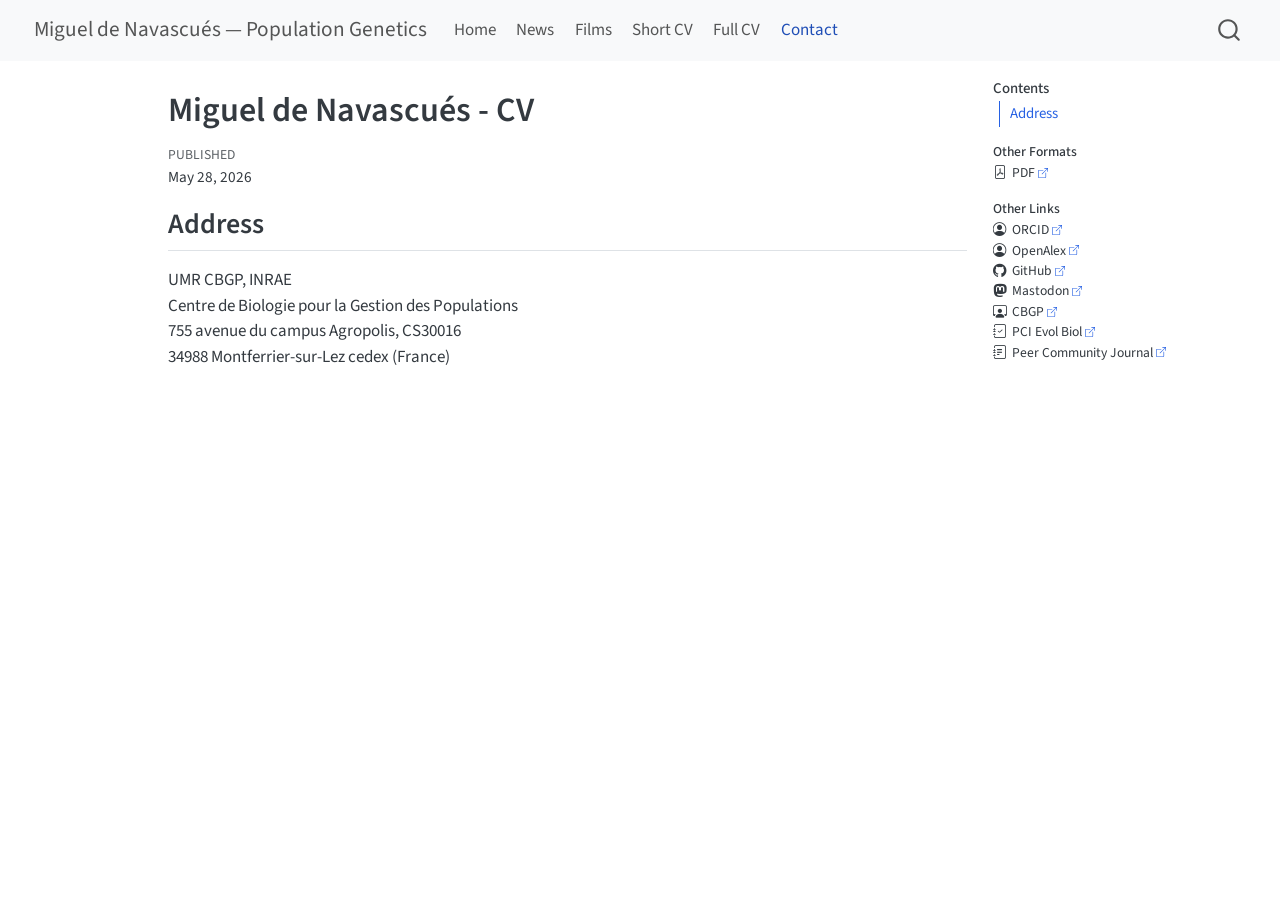
==== commit 5b75dd83: "Built site for gh-pages" ====
--- a/Contact.html
+++ b/Contact.html
@@ -6,7 +6,7 @@
 
 <meta name="viewport" content="width=device-width, initial-scale=1.0, user-scalable=yes">
 
-<meta name="dcterms.date" content="2026-05-22">
+<meta name="dcterms.date" content="2026-05-28">
 
 <title>Miguel de Navascués - CV – Miguel de Navascués — Population Genetics</title>
 <style>
@@ -153,7 +153,7 @@
     <div>
     <div class="quarto-title-meta-heading">Published</div>
     <div class="quarto-title-meta-contents">
-      <p class="date">May 22, 2026</p>
+      <p class="date">May 28, 2026</p>
     </div>
   </div>
   
